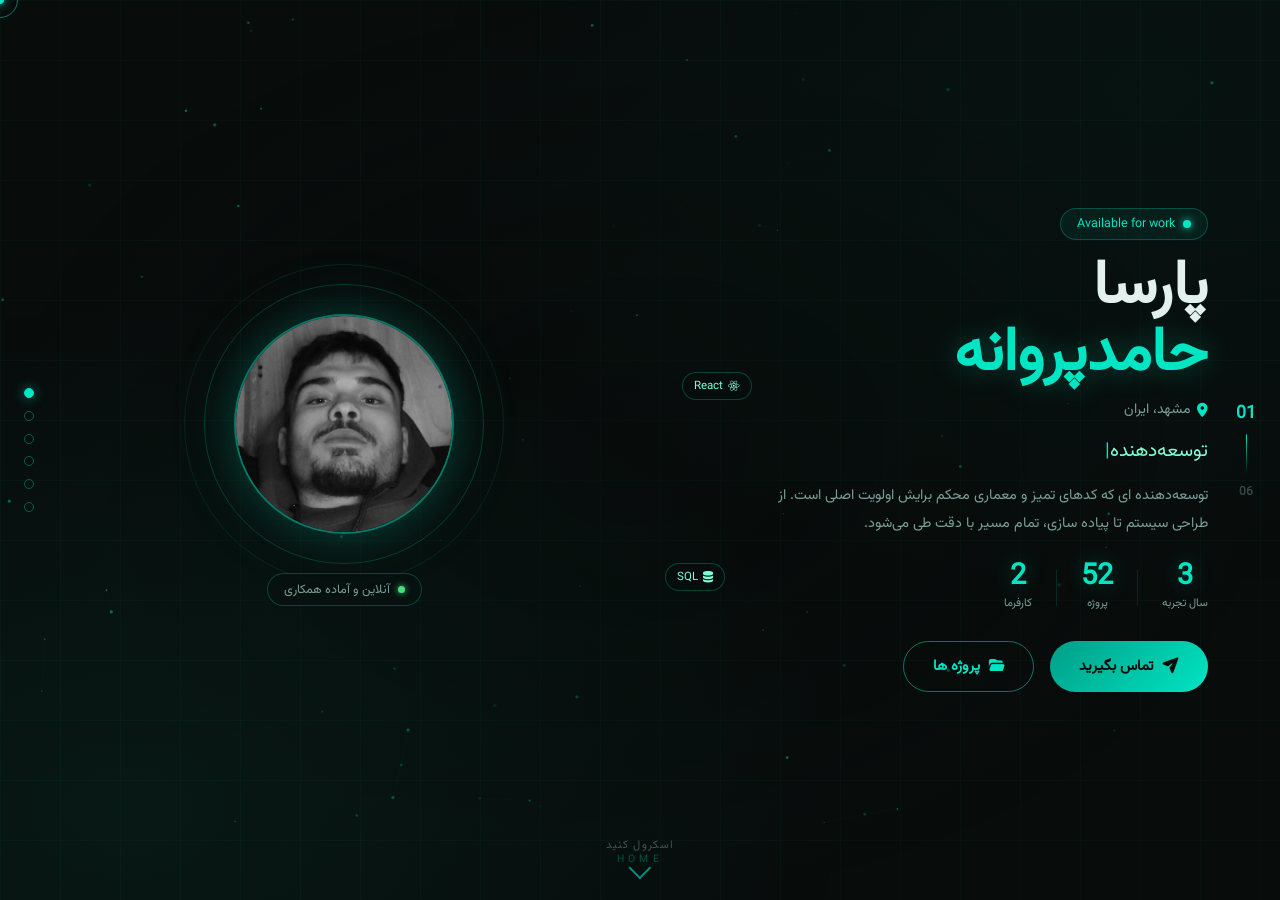
==== home.html @ 560eaaf5 "Add files via upload" ====
<!DOCTYPE html>
<html lang="fa" dir="rtl">
<head>
  <style>
    @font-face {
      font-family: 'Vazirmatn';
      src: url('Vazirmatn-Regular.woff2') format('woff2');
      font-weight: 400;
      font-style: normal;
      font-display: swap;
    }
  </style>
  <style>
    /* ===== RESET & BASE ===== */
    *, *::before, *::after {
      margin: 0; padding: 0;
      box-sizing: border-box;
    }

    :root {
      --teal: #00e5c3;
      --teal-light: #7fffd4;
      --teal-dark: #009e87;
      --bg-dark: #080c0b;
      --bg-mid: #0d1412;
      --bg-card: rgba(10, 18, 16, 0.72);
      --text-primary: #e2f0ee;
      --text-secondary: #7a9e98;
      --border-glass: rgba(0, 229, 195, 0.13);
      --shadow-teal: 0 0 30px rgba(0, 229, 195, 0.2);
      --font: 'Vazirmatn', sans-serif;
    }

    html {
      font-family: var(--font);
      font-size: 16px;
      overflow: hidden;
    }

    body {
      background-color: var(--bg-dark);
      color: var(--text-primary);
      overflow: hidden;
      cursor: none;
      height: 100vh;
      width: 100vw;
    }

    /* ===== BACKGROUND CANVAS ===== */
    #bg-canvas {
      position: fixed;
      inset: 0;
      z-index: 0;
      pointer-events: none;
    }

    /* ===== MESH GRID OVERLAY ===== */
    body::before {
      content: '';
      position: fixed;
      inset: 0;
      background-image:
        linear-gradient(rgba(0,229,195,0.03) 1px, transparent 1px),
        linear-gradient(90deg, rgba(0,229,195,0.03) 1px, transparent 1px);
      background-size: 60px 60px;
      z-index: 0;
      pointer-events: none;
    }

    body::after {
      content: '';
      position: fixed;
      inset: 0;
      background:
        radial-gradient(ellipse at 10% 90%, rgba(0,229,195,0.06) 0%, transparent 45%),
        radial-gradient(ellipse at 90% 10%, rgba(0,158,135,0.05) 0%, transparent 45%),
        radial-gradient(ellipse at 50% 50%, rgba(5,12,10,0.4) 0%, transparent 70%);
      z-index: 0;
      pointer-events: none;
    }

    /* ===== CURSOR ===== */
    .cursor-dot {
      width: 8px; height: 8px;
      background: var(--teal);
      border-radius: 50%;
      position: fixed;
      top: 0; left: 0;
      pointer-events: none;
      z-index: 9999;
      transform: translate(-50%, -50%);
      box-shadow: 0 0 10px var(--teal);
    }

    .cursor-ring {
      width: 36px; height: 36px;
      border: 1.5px solid rgba(0,229,195,0.5);
      border-radius: 50%;
      position: fixed;
      top: 0; left: 0;
      pointer-events: none;
      z-index: 9998;
      transform: translate(-50%, -50%);
      transition: width 0.2s, height 0.2s, border-color 0.2s;
    }

    .cursor-ring.hover {
      width: 52px; height: 52px;
      border-color: var(--teal);
    }

    /* ===== SCROLL PROGRESS ===== */
    .scroll-progress {
      position: fixed;
      top: 0; left: 0;
      height: 2px;
      background: linear-gradient(90deg, var(--teal-dark), var(--teal), var(--teal-light));
      z-index: 1000;
      width: 0%;
      transition: width 0.2s;
      box-shadow: 0 0 8px var(--teal);
    }

    /* ===== NAV DOTS ===== */
    .nav-dots {
      position: fixed;
      left: 1.5rem;
      top: 50%;
      transform: translateY(-50%);
      display: flex;
      flex-direction: column;
      gap: 0.8rem;
      z-index: 100;
    }

    .nav-dot {
      width: 10px; height: 10px;
      border-radius: 50%;
      border: 1.5px solid rgba(0,229,195,0.35);
      background: transparent;
      cursor: pointer;
      transition: all 0.3s;
      position: relative;
    }

    .nav-dot.active,
    .nav-dot:hover {
      background: var(--teal);
      border-color: var(--teal);
      box-shadow: 0 0 12px rgba(0,229,195,0.6);
    }

    /* ===== SECTION COUNTER ===== */
    .section-counter {
      position: fixed;
      right: 1.5rem;
      top: 50%;
      transform: translateY(-50%);
      display: flex;
      flex-direction: column;
      align-items: center;
      gap: 0.5rem;
      z-index: 100;
      font-size: 0.75rem;
      font-weight: 700;
    }

    #current-num {
      color: var(--teal);
      font-size: 1.1rem;
    }

    #total-num { color: rgba(122,158,152,0.4); }

    .counter-line {
      width: 1px;
      height: 40px;
      background: linear-gradient(to bottom, var(--teal), transparent);
    }

    /* ===== SECTION LABEL ===== */
    .section-label {
      position: fixed;
      bottom: 2rem;
      left: 50%;
      transform: translateX(-50%);
      font-size: 0.65rem;
      letter-spacing: 0.4em;
      color: rgba(0,229,195,0.3);
      z-index: 100;
      transition: opacity 0.4s;
    }

    /* ===== SCROLL HIJACK CONTAINER ===== */
    .scroll-hijack-container {
      position: fixed;
      inset: 0;
      z-index: 1;
      overflow: hidden;
    }

    /* ===== SECTIONS ===== */
    .hj-section {
      position: absolute;
      inset: 0;
      display: flex;
      flex-direction: column;
      justify-content: center;
      overflow: hidden;
      opacity: 0;
      transform: translateY(100vh);
      transition: transform 0.85s cubic-bezier(0.77, 0, 0.18, 1),
                  opacity 0.85s cubic-bezier(0.77, 0, 0.18, 1);
      will-change: transform, opacity;
    }

    .hj-section.active {
      opacity: 1;
      transform: translateY(0);
    }

    .hj-section.prev {
      opacity: 0;
      transform: translateY(-100vh);
    }

    /* First section starts visible */
    #sec-hero {
      opacity: 1;
      transform: translateY(0);
    }

    .section-inner {
      max-width: 1200px;
      margin: 0 auto;
      padding: 0 2rem;
      width: 100%;
      max-height: 100vh;
      overflow-y: auto;
      scrollbar-width: none;
    }

    .section-inner::-webkit-scrollbar { display: none; }

    /* ===== SECTION HEADER ===== */
    .section-header { margin-bottom: 2.5rem; }

    .section-number {
      font-size: 0.72rem;
      letter-spacing: 0.3em;
      color: var(--teal);
      display: block;
      margin-bottom: 0.4rem;
      font-weight: 700;
    }

    .section-title {
      font-size: clamp(1.8rem, 4vw, 2.8rem);
      font-weight: 800;
      color: var(--text-primary);
      line-height: 1.2;
    }

    .title-line {
      width: 50px; height: 2px;
      background: linear-gradient(90deg, var(--teal), transparent);
      margin-top: 0.75rem;
      border-radius: 2px;
    }

    .teal { color: var(--teal); }

    /* ===== GLASS CARD ===== */
    .glass-card {
      background: rgba(8, 18, 16, 0.65);
      border: 1px solid var(--border-glass);
      backdrop-filter: blur(14px);
      -webkit-backdrop-filter: blur(14px);
      border-radius: 16px;
      transition: transform 0.3s ease, box-shadow 0.3s ease, border-color 0.3s;
    }

    .glass-card:hover {
      transform: translateY(-5px);
      box-shadow: var(--shadow-teal), 0 20px 40px rgba(0,0,0,0.5);
      border-color: rgba(0,229,195,0.3);
    }

    /* ===== BUTTONS ===== */
    .btn-primary {
      display: inline-flex;
      align-items: center;
      gap: 0.5rem;
      padding: 0.8rem 1.8rem;
      background: linear-gradient(135deg, var(--teal-dark), var(--teal));
      color: #050d0b;
      border: none;
      border-radius: 50px;
      font-family: var(--font);
      font-size: 0.92rem;
      font-weight: 800;
      cursor: pointer;
      transition: all 0.3s;
      position: relative;
      overflow: hidden;
    }

    .btn-primary:hover {
      transform: translateY(-2px);
      box-shadow: 0 8px 25px rgba(0,229,195,0.4);
    }

    .btn-primary span, .btn-primary i { position: relative; z-index: 1; }

    .btn-outline {
      display: inline-flex;
      align-items: center;
      gap: 0.5rem;
      padding: 0.8rem 1.8rem;
      background: transparent;
      color: var(--teal);
      border: 1.5px solid rgba(0,229,195,0.5);
      border-radius: 50px;
      font-family: var(--font);
      font-size: 0.92rem;
      font-weight: 700;
      cursor: pointer;
      transition: all 0.3s;
    }

    .btn-outline:hover {
      background: rgba(0,229,195,0.08);
      transform: translateY(-2px);
      box-shadow: 0 8px 25px rgba(0,229,195,0.15);
    }

    .btn-full { width: 100%; justify-content: center; }

    /* ===== HERO ===== */
    .hero-grid {
      display: grid;
      grid-template-columns: 1fr 1fr;
      gap: 3rem;
      align-items: center;
    }

    .hero-tag {
      display: inline-flex;
      align-items: center;
      gap: 0.5rem;
      background: rgba(0,229,195,0.07);
      border: 1px solid rgba(0,229,195,0.25);
      border-radius: 50px;
      padding: 0.3rem 1rem;
      font-size: 0.78rem;
      color: var(--teal);
      margin-bottom: 1rem;
    }

    .tag-pulse {
      width: 8px; height: 8px;
      border-radius: 50%;
      background: var(--teal);
      animation: pulseDot 2s infinite;
      box-shadow: 0 0 8px var(--teal);
    }

    @keyframes pulseDot {
      0%, 100% { opacity: 1; transform: scale(1); }
      50% { opacity: 0.5; transform: scale(0.8); }
    }

    .hero-name {
      font-size: clamp(2.2rem, 5.5vw, 3.8rem);
      font-weight: 900;
      line-height: 1.1;
      margin-bottom: 0.6rem;
    }

    .name-first { color: var(--text-primary); display: block; }
    .name-last {
      color: var(--teal);
      display: block;
      text-shadow: 0 0 30px rgba(0,229,195,0.3);
    }

    .hero-location {
      display: flex;
      align-items: center;
      gap: 0.4rem;
      color: var(--text-secondary);
      font-size: 0.88rem;
      margin-bottom: 0.9rem;
    }

    .hero-location i { color: var(--teal); }

    .hero-typewriter {
      font-size: clamp(0.95rem, 2vw, 1.2rem);
      color: var(--teal-light);
      min-height: 1.8rem;
      margin-bottom: 1rem;
      font-weight: 500;
    }

    .type-cursor { animation: blink 0.8s infinite; color: var(--teal); }

    @keyframes blink {
      0%, 100% { opacity: 1; }
      50% { opacity: 0; }
    }

    .hero-bio {
      color: var(--text-secondary);
      line-height: 2;
      font-size: 0.9rem;
      margin-bottom: 1.5rem;
      max-width: 460px;
    }

    .hero-stats {
      display: flex;
      align-items: center;
      gap: 1.5rem;
      margin-bottom: 1.8rem;
    }

    .stat-item { text-align: center; }

    .stat-num {
      display: block;
      font-size: 1.8rem;
      font-weight: 900;
      color: var(--teal);
      line-height: 1;
      text-shadow: 0 0 20px rgba(0,229,195,0.3);
    }

    .stat-label {
      font-size: 0.7rem;
      color: var(--text-secondary);
      margin-top: 0.2rem;
      display: block;
    }

    .stat-divider {
      width: 1px; height: 36px;
      background: rgba(0,229,195,0.15);
    }

    .hero-actions { display: flex; gap: 1rem; flex-wrap: wrap; }

    /* Hero Photo */
    .hero-photo-wrap {
      display: flex;
      flex-direction: column;
      align-items: center;
      gap: 1.2rem;
      position: relative;
    }

    .photo-hex-wrap {
      position: relative;
      width: 260px; height: 260px;
      display: flex;
      align-items: center;
      justify-content: center;
    }

    .hex-ring {
      position: absolute;
      border-radius: 50%;
      border: 1px solid rgba(0,229,195,0.2);
      animation: expandRing 3s ease-in-out infinite;
    }

    .hex-ring-1 {
      width: 280px; height: 280px;
      animation-delay: 0s;
    }

    .hex-ring-2 {
      width: 320px; height: 320px;
      animation-delay: 1.5s;
      border-color: rgba(0,229,195,0.1);
    }

    @keyframes expandRing {
      0%, 100% { transform: scale(1); opacity: 0.6; }
      50% { transform: scale(1.05); opacity: 1; }
    }

    .photo-frame {
      width: 220px; height: 220px;
      border-radius: 50%;
      border: 2px solid rgba(0,229,195,0.5);
      overflow: hidden;
      box-shadow:
        0 0 40px rgba(0,229,195,0.2),
        0 0 80px rgba(0,158,135,0.1),
        inset 0 0 20px rgba(0,0,0,0.4);
      animation: floatPhoto 5s ease-in-out infinite;
      position: relative;
      z-index: 1;
    }

    @keyframes floatPhoto {
      0%, 100% { transform: translateY(0); }
      50% { transform: translateY(-10px); }
    }

    .hero-photo {
      width: 100%; height: 100%;
      object-fit: cover;
    }

    .photo-badge {
      display: flex;
      align-items: center;
      gap: 0.5rem;
      background: rgba(8,18,16,0.85);
      border: 1px solid rgba(0,229,195,0.25);
      border-radius: 50px;
      padding: 0.35rem 1rem;
      font-size: 0.78rem;
      color: var(--text-secondary);
      backdrop-filter: blur(8px);
    }

    .badge-dot {
      width: 7px; height: 7px;
      border-radius: 50%;
      background: #4ade80;
      animation: blink 2s infinite;
      box-shadow: 0 0 6px #4ade80;
    }

    /* Floating chips */
    .floating-chips {
      position: absolute;
      inset: 0;
      pointer-events: none;
    }

    .chip {
      position: absolute;
      background: rgba(6,14,12,0.92);
      border: 1px solid rgba(0,229,195,0.25);
      border-radius: 50px;
      padding: 0.25rem 0.7rem;
      font-size: 0.72rem;
      color: var(--teal-light);
      white-space: nowrap;
      display: flex;
      align-items: center;
      gap: 0.3rem;
      animation: floatChip 4s ease-in-out infinite;
    }

    .chip-1 { top: 5%; left: -20%; animation-delay: 0s; }
    .chip-2 { top: 25%; right: -25%; animation-delay: 1s; }
    .chip-3 { bottom: 25%; left: -25%; animation-delay: 2s; }
    .chip-4 { bottom: 5%; right: -20%; animation-delay: 3s; }

    @keyframes floatChip {
      0%, 100% { transform: translateY(0); }
      50% { transform: translateY(-8px); }
    }

    .scroll-hint {
      position: absolute;
      bottom: 1.5rem;
      left: 50%;
      transform: translateX(-50%);
      display: flex;
      flex-direction: column;
      align-items: center;
      gap: 0.4rem;
      color: rgba(122,158,152,0.5);
      font-size: 0.7rem;
      letter-spacing: 0.1em;
    }

    .scroll-arrow {
      width: 16px; height: 16px;
      border-right: 2px solid var(--teal);
      border-bottom: 2px solid var(--teal);
      transform: rotate(45deg);
      animation: bounceArrow 1.5s infinite;
      opacity: 0.6;
    }

    @keyframes bounceArrow {
      0%, 100% { transform: rotate(45deg) translateY(0); }
      50% { transform: rotate(45deg) translateY(5px); }
    }

    /* ===== ABOUT ===== */
    .about-grid {
      display: grid;
      grid-template-columns: repeat(3, 1fr);
      gap: 1.2rem;
    }

    .about-card--wide { grid-column: span 3; }
    .about-card { padding: 1.5rem; }

    .about-photo-row {
      display: flex;
      align-items: center;
      gap: 1.5rem;
    }

    .about-photo-sm {
      width: 80px; height: 80px;
      border-radius: 50%;
      overflow: hidden;
      border: 2px solid rgba(0,229,195,0.4);
      flex-shrink: 0;
    }

    .about-photo-sm img {
      width: 100%; height: 100%;
      object-fit: cover;
    }

    .about-loc {
      font-size: 0.78rem;
      color: var(--teal);
      margin-bottom: 0.4rem;
      display: flex;
      align-items: center;
      gap: 0.3rem;
    }

    .about-card h3 {
      font-size: 1rem;
      font-weight: 700;
      margin-bottom: 0.4rem;
      color: var(--text-primary);
    }

    .about-card p {
      font-size: 0.84rem;
      color: var(--text-secondary);
      line-height: 1.8;
    }

    .about-icon {
      width: 44px; height: 44px;
      background: rgba(0,229,195,0.08);
      border: 1px solid rgba(0,229,195,0.18);
      border-radius: 12px;
      display: flex;
      align-items: center;
      justify-content: center;
      font-size: 1.2rem;
      color: var(--teal);
      margin-bottom: 0.8rem;
      transition: all 0.3s;
    }

    .about-card:hover .about-icon {
      background: rgba(0,229,195,0.15);
      box-shadow: 0 0 18px rgba(0,229,195,0.2);
    }

    /* ===== SKILLS ===== */
    .skills-container {
      display: grid;
      grid-template-columns: 1.5fr 1fr;
      gap: 3.5rem;
      align-items: center;
    }

    .skill-bar-item { margin-bottom: 1.3rem; }

    .skill-bar-header {
      display: flex;
      justify-content: space-between;
      margin-bottom: 0.45rem;
      font-size: 0.88rem;
      font-weight: 600;
    }

    .skill-pct { color: var(--teal); }

    .skill-bar-track {
      height: 5px;
      background: rgba(255,255,255,0.05);
      border-radius: 3px;
      overflow: hidden;
    }

    .skill-bar-fill {
      height: 100%;
      background: linear-gradient(90deg, var(--teal-dark), var(--teal), var(--teal-light));
      border-radius: 3px;
      width: 0%;
      transition: width 1.5s cubic-bezier(0.4, 0, 0.2, 1);
      box-shadow: 0 0 8px rgba(0,229,195,0.4);
      position: relative;
      overflow: hidden;
    }

    .skill-bar-fill::after {
      content: '';
      position: absolute;
      top: 0; left: -100%;
      width: 100%; height: 100%;
      background: linear-gradient(90deg, transparent, rgba(255,255,255,0.3), transparent);
      animation: shimmer 2s infinite;
    }

    @keyframes shimmer { to { left: 100%; } }

    .skill-tags {
      display: flex;
      flex-wrap: wrap;
      gap: 0.4rem;
      margin-top: 1.2rem;
    }

    .stag {
      background: rgba(0,229,195,0.06);
      border: 1px solid rgba(0,229,195,0.18);
      border-radius: 6px;
      padding: 0.2rem 0.65rem;
      font-size: 0.76rem;
      color: var(--text-secondary);
      transition: all 0.3s;
      cursor: default;
    }

    .stag:hover {
      background: rgba(0,229,195,0.14);
      color: var(--teal-light);
      border-color: rgba(0,229,195,0.4);
    }

    .skills-visual { display: flex; justify-content: center; }

    .skills-orbit {
      position: relative;
      width: 260px; height: 260px;
    }

    .orbit-center {
      position: absolute;
      top: 50%; left: 50%;
      transform: translate(-50%, -50%);
      width: 72px; height: 72px;
      border-radius: 50%;
      background: linear-gradient(135deg, var(--teal-dark), var(--teal));
      display: flex;
      align-items: center;
      justify-content: center;
      font-weight: 900;
      font-size: 0.65rem;
      letter-spacing: 0.1em;
      color: #040e0c;
      z-index: 2;
      box-shadow: 0 0 30px rgba(0,229,195,0.45);
    }

    .orbit {
      position: absolute;
      inset: 0;
      animation: spinOrbit 12s linear infinite;
    }

    @keyframes spinOrbit {
      from { transform: rotate(0deg); }
      to { transform: rotate(360deg); }
    }

    .orbit-item {
      position: absolute;
      top: 50%; left: 50%;
      transform:
        translate(-50%, -50%)
        rotate(var(--angle))
        translateX(110px)
        rotate(calc(-1 * var(--angle)));
    }

    .orbit-item span {
      display: block;
      background: rgba(5,14,12,0.95);
      border: 1px solid rgba(0,229,195,0.3);
      border-radius: 50px;
      padding: 0.25rem 0.7rem;
      font-size: 0.72rem;
      font-weight: 600;
      color: var(--teal-light);
      white-space: nowrap;
      box-shadow: 0 0 10px rgba(0,229,195,0.1);
    }

    /* ===== ACHIEVEMENTS ===== */
    .achievements-grid {
      display: grid;
      grid-template-columns: repeat(3, 1fr);
      gap: 1.2rem;
    }

    .ach-card {
      padding: 1.5rem 1.2rem;
      text-align: center;
      position: relative;
      overflow: hidden;
    }

    .ach-card::before {
      content: '';
      position: absolute;
      top: 0; left: 0; right: 0;
      height: 2px;
      background: linear-gradient(90deg, transparent, var(--teal), transparent);
      opacity: 0;
      transition: opacity 0.3s;
    }

    .ach-card:hover::before { opacity: 1; }

    .ach-icon-wrap {
      position: relative;
      width: 56px; height: 56px;
      margin: 0 auto 0.75rem;
      display: flex;
      align-items: center;
      justify-content: center;
      font-size: 1.6rem;
      color: var(--teal);
    }

    .ach-glow {
      position: absolute;
      inset: -8px;
      border-radius: 50%;
      background: radial-gradient(circle, rgba(0,229,195,0.15) 0%, transparent 70%);
      animation: pulseGlow 3s ease-in-out infinite;
    }

    @keyframes pulseGlow {
      0%, 100% { transform: scale(1); opacity: 0.6; }
      50% { transform: scale(1.15); opacity: 1; }
    }

    .ach-badge-label {
      display: inline-block;
      background: rgba(0,229,195,0.08);
      border: 1px solid rgba(0,229,195,0.2);
      border-radius: 50px;
      padding: 0.1rem 0.65rem;
      font-size: 0.68rem;
      color: var(--teal);
      margin-bottom: 0.5rem;
      letter-spacing: 0.05em;
    }

    .ach-card h3 {
      font-size: 0.9rem;
      font-weight: 700;
      margin-bottom: 0.35rem;
      color: var(--text-primary);
    }

    .ach-card p {
      font-size: 0.78rem;
      color: var(--text-secondary);
      line-height: 1.6;
      margin-bottom: 0.6rem;
    }

    .ach-stars { color: var(--teal); font-size: 0.65rem; letter-spacing: 0.15em; }

    /* ===== PROJECTS ===== */
    .projects-grid {
      display: grid;
      grid-template-columns: repeat(3, 1fr);
      gap: 1.2rem;
    }

    .project-card { overflow: hidden; }

    .project-img-wrap {
      position: relative;
      height: 160px;
      overflow: hidden;
    }

    .project-img-placeholder {
      width: 100%; height: 100%;
      display: flex;
      align-items: center;
      justify-content: center;
      font-size: 2.8rem;
      color: rgba(0,229,195,0.18);
      background: linear-gradient(135deg, rgba(0,229,195,0.03), rgba(0,229,195,0.08));
      transition: all 0.4s;
    }

    .project-card:hover .project-img-placeholder {
      color: rgba(0,229,195,0.4);
    }

    .project-overlay {
      position: absolute;
      inset: 0;
      background: rgba(0,0,0,0.75);
      display: flex;
      align-items: center;
      justify-content: center;
      gap: 1rem;
      opacity: 0;
      transition: opacity 0.3s;
    }

    .project-card:hover .project-overlay { opacity: 1; }

    .proj-link {
      width: 42px; height: 42px;
      border-radius: 50%;
      background: rgba(0,229,195,0.15);
      border: 1px solid var(--teal);
      color: var(--teal);
      display: flex;
      align-items: center;
      justify-content: center;
      text-decoration: none;
      transition: all 0.3s;
      font-size: 0.95rem;
    }

    .proj-link:hover {
      background: var(--teal);
      color: #040e0c;
    }

    .project-info { padding: 1.1rem; }

    .project-tags {
      display: flex;
      gap: 0.35rem;
      flex-wrap: wrap;
      margin-bottom: 0.6rem;
    }

    .project-tags span {
      background: rgba(0,229,195,0.08);
      border: 1px solid rgba(0,229,195,0.18);
      border-radius: 4px;
      padding: 0.12rem 0.5rem;
      font-size: 0.68rem;
      color: var(--teal);
    }

    .project-info h3 {
      font-size: 0.92rem;
      font-weight: 700;
      margin-bottom: 0.35rem;
      color: var(--text-primary);
    }

    .project-info p {
      font-size: 0.8rem;
      color: var(--text-secondary);
      line-height: 1.7;
    }

    /* ===== CONTACT ===== */
    .contact-grid {
      display: grid;
      grid-template-columns: 1fr 1.5fr;
      gap: 2.5rem;
      align-items: start;
    }

    .contact-intro {
      color: var(--text-secondary);
      line-height: 1.9;
      margin-bottom: 1.5rem;
      font-size: 0.92rem;
    }

    .social-links {
      display: flex;
      flex-direction: column;
      gap: 0.65rem;
    }

    .social-link {
      display: flex;
      align-items: center;
      gap: 0.9rem;
      padding: 0.7rem 1.1rem;
      background: rgba(8,18,16,0.6);
      border: 1px solid rgba(0,229,195,0.12);
      border-radius: 12px;
      color: var(--text-secondary);
      text-decoration: none;
      transition: all 0.3s;
      font-size: 0.88rem;
    }

    .social-link i { color: var(--teal); width: 18px; text-align: center; }

    .social-link:hover {
      background: rgba(0,229,195,0.07);
      border-color: rgba(0,229,195,0.3);
      color: var(--text-primary);
      transform: translateX(-5px);
    }

    .contact-form { padding: 1.75rem; }
    .form-group { margin-bottom: 1.1rem; }

    .form-group label {
      display: block;
      font-size: 0.82rem;
      font-weight: 600;
      color: var(--text-secondary);
      margin-bottom: 0.35rem;
    }

    .form-group input,
    .form-group textarea {
      width: 100%;
      background: rgba(5,12,10,0.7);
      border: 1px solid rgba(0,229,195,0.13);
      border-radius: 10px;
      padding: 0.7rem 0.9rem;
      color: var(--text-primary);
      font-family: var(--font);
      font-size: 0.88rem;
      transition: border-color 0.3s, box-shadow 0.3s;
      outline: none;
      resize: vertical;
    }

    .form-group input:focus,
    .form-group textarea:focus {
      border-color: rgba(0,229,195,0.5);
      box-shadow: 0 0 0 3px rgba(0,229,195,0.08);
    }

    .form-group input::placeholder,
    .form-group textarea::placeholder {
      color: rgba(122,158,152,0.35);
    }

    #form-status {
      margin-top: 0.9rem;
      padding: 0.7rem;
      border-radius: 8px;
      font-size: 0.82rem;
      text-align: center;
      display: none;
    }

    #form-status.success {
      display: block;
      background: rgba(74,222,128,0.1);
      border: 1px solid rgba(74,222,128,0.3);
      color: #4ade80;
    }

    #form-status.error {
      display: block;
      background: rgba(248,113,113,0.1);
      border: 1px solid rgba(248,113,113,0.3);
      color: #f87171;
    }

    /* ===== FOOTER ===== */
    .site-footer {
      text-align: center;
      padding: 1.5rem;
      color: var(--text-secondary);
      font-size: 0.78rem;
      border-top: 1px solid rgba(0,229,195,0.07);
      margin-top: 2rem;
    }

    /* ===== AOS ===== */
    [data-aos] {
      opacity: 0;
      transition: opacity 0.6s ease, transform 0.6s ease;
    }

    [data-aos="fade-up"] { transform: translateY(30px); }
    [data-aos="fade-left"] { transform: translateX(30px); }
    [data-aos="fade-right"] { transform: translateX(-30px); }
    [data-aos="zoom-in"] { transform: scale(0.88); }
    [data-aos="flip-left"] { transform: perspective(600px) rotateY(-25deg); }

    [data-aos].aos-animate {
      opacity: 1;
      transform: none;
    }

    .btn-download {
      background: rgba(0,229,195,0.08);
      border: 1px solid rgba(0,229,195,0.25);
      border-radius: 8px;
      padding: 0.5rem 1rem;
      color: var(--teal);
      cursor: pointer;
      font-size: 0.75rem;
      font-weight: 600;
      transition: all 0.3s ease;
      width: 100%;
      display: flex;
      align-items: center;
      justify-content: center;
      gap: 0.5rem;
    }

    .btn-download:hover {
      background: rgba(0,229,195,0.18);
      border-color: var(--teal);
      transform: translateY(-2px);
    }

    /* ===== RESPONSIVE ===== */
    @media (max-width: 1024px) {
      .hero-grid { grid-template-columns: 1fr; text-align: center; }
      .hero-photo-wrap { order: -1; }
      .hero-bio { margin: 0 auto 1.5rem; }
      .hero-stats { justify-content: center; }
      .hero-actions { justify-content: center; }
      .hero-location { justify-content: center; }
      .about-grid { grid-template-columns: repeat(2, 1fr); }
      .about-card--wide { grid-column: span 2; }
      .skills-container { grid-template-columns: 1fr; }
      .achievements-grid { grid-template-columns: repeat(2, 1fr); }
      .projects-grid { grid-template-columns: repeat(2, 1fr); }
      .floating-chips { display: none; }
    }

    @media (max-width: 768px) {
      html, body { overflow: auto; height: auto; }
      .scroll-hijack-container { position: relative; overflow: visible; height: auto; }
      .hj-section {
        position: relative;
        opacity: 1;
        transform: none;
        min-height: 100vh;
        transition: none;
      }
      .hj-section.prev { opacity: 1; transform: none; }
      .nav-dots, .section-counter, .section-label { display: none; }
      body { cursor: auto; }
      .cursor-dot, .cursor-ring { display: none; }
      .about-grid { grid-template-columns: 1fr; }
      .about-card--wide { grid-column: span 1; }
      .achievements-grid { grid-template-columns: 1fr; }
      .projects-grid { grid-template-columns: 1fr; }
      .contact-grid { grid-template-columns: 1fr; }
    }

    @media (max-width: 480px) {
      .section-inner { padding: 0 1rem; }
      .hero-stats { flex-direction: column; gap: 0.8rem; }
      .stat-divider { width: 36px; height: 1px; }
      .hero-actions { flex-direction: column; align-items: center; }
    }
  </style>
  <meta charset="UTF-8">
  <meta name="viewport" content="width=device-width, initial-scale=1.0">
  <meta name="description" content="پارسا حامدپروانه - مهندس کامپیوتر و توسعه‌دهنده نرم‌افزار و هوش مصنوعی">
  <meta name="keywords" content="پارسا حامدپروانه, مهندس کامپیوتر, برنامه نویس, هوش مصنوعی, توسعه دهنده">
  <meta name="author" content="Parsa Hamedparvaneh">
  <meta property="og:title" content="پارسا حامدپروانه | مهندس کامپیوتر">
  <meta property="og:description" content="پورتفولیو شخصی پارسا حامدپروانه">
  <meta property="og:type" content="website">
  <meta name="robots" content="index, follow">
  <meta http-equiv="X-UA-Compatible" content="IE=edge">
  <meta http-equiv="Content-Security-Policy" content="default-src 'self'; style-src 'self' 'unsafe-inline' https://fonts.googleapis.com https://cdnjs.cloudflare.com; font-src 'self' https://fonts.gstatic.com https://cdnjs.cloudflare.com; script-src 'self' 'unsafe-inline'; img-src 'self' data:;">
  <link rel="stylesheet" href="icon.css">
  <title>پارسا حامدپروانه | مهندس کامپیوتر</title>

  <!-- TODO url -->
  <script type="application/ld+json">
  {
    "@context": "https://schema.org",
    "@type": "Person",
    "name": "پارسا حامدپروانه",
    "jobTitle": "مهندس کامپیوتر",
    "url": "https://omidparsa.ir",
    "sameAs": [
      "https://github.com/ParsaHamedparvaneh",
    ]
  }
  </script>
</head>
<body>

  <div class="scroll-progress" id="scrollProgress" role="progressbar" aria-valuenow="0" aria-valuemin="0" aria-valuemax="100"></div>

  <div class="cursor-dot" id="cursorDot" aria-hidden="true"></div>
  <div class="cursor-ring" id="cursorRing" aria-hidden="true"></div>

  <canvas id="bg-canvas" aria-hidden="true"></canvas>

  <div class="section-counter" aria-hidden="true">
    <span id="current-num">01</span>
    <div class="counter-line"></div>
    <span id="total-num">06</span>
  </div>

  <nav class="nav-dots" aria-label="ناوبری بخش ها">
    <button class="nav-dot active" data-section="0" aria-label="بخش خانه" title="خانه"></button>
    <button class="nav-dot" data-section="1" aria-label="بخش درباره من" title="درباره من"></button>
    <button class="nav-dot" data-section="2" aria-label="بخش مهارت ها" title="مهارت ها"></button>
    <button class="nav-dot" data-section="3" aria-label="بخش افتخارات" title="افتخارات"></button>
    <button class="nav-dot" data-section="4" aria-label="بخش پروژه ها" title="پروژه ها"></button>
    <button class="nav-dot" data-section="5" aria-label="بخش تماس" title="تماس"></button>
  </nav>

  <div class="section-label" id="sectionLabel" aria-hidden="true">HOME</div>

  <main class="scroll-hijack-container" id="mainContainer" role="main">

    <section class="hj-section" id="sec-hero" data-label="HOME" aria-label="بخش اصلی">
      <div class="section-inner">
        <div class="hero-grid">
          <div class="hero-content" data-aos="fade-right">
            <div class="hero-tag">
              <span class="tag-pulse"></span>
              <span>Available for work</span>
            </div>
            <h1 class="hero-name">
              <span class="name-first">پارسا</span>
              <span class="name-last">حامدپروانه</span>
            </h1>
            <div class="hero-location">
              <i class="fa-solid fa-location-dot" aria-hidden="true"></i>
              <span>مشهد، ایران</span>
            </div>
            <p class="hero-typewriter" aria-live="polite">
              <span id="typewriter-text"></span><span class="type-cursor" aria-hidden="true">|</span>
            </p>
            <p class="hero-bio">
              توسعه‌دهنده ای که کدهای تمیز و معماری محکم برایش اولویت اصلی است. از طراحی سیستم تا پیاده سازی، تمام مسیر با دقت طی می‌شود.
            </p>
            <div class="hero-stats">
              <div class="stat-item">
                <span class="stat-num count-up" data-target="3">0</span>
                <span class="stat-label">سال تجربه</span>
              </div>
              <div class="stat-divider"></div>
              <div class="stat-item">
                <span class="stat-num count-up" data-target="52">0</span>
                <span class="stat-label">پروژه</span>
              </div>
              <div class="stat-divider"></div>
              <div class="stat-item">
                <span class="stat-num count-up" data-target="2">0</span>
                <span class="stat-label">کارفرما</span>
              </div>
            </div>
            <div class="hero-actions">
              <button class="btn-primary" onclick="(window.innerWidth <= 768) ? document.getElementById('sec-contact').scrollIntoView({behavior:'smooth'}) : goToSection(5)">
                <i class="fa-solid fa-paper-plane" aria-hidden="true"></i>
                <span>تماس بگیرید</span>
              </button>
              <button class="btn-outline" onclick="(window.innerWidth <= 768) ? document.getElementById('sec-projects').scrollIntoView({behavior:'smooth'}) : goToSection(4)">
                <i class="fa-solid fa-folder-open" aria-hidden="true"></i>
                <span>پروژه ها</span>
              </button>
            </div>
          </div>
          <div class="hero-photo-wrap" data-aos="fade-left">
            <div class="photo-hex-wrap">
              <div class="hex-ring hex-ring-1" aria-hidden="true"></div>
              <div class="hex-ring hex-ring-2" aria-hidden="true"></div>
              <div class="photo-frame">
                <img src="logo.png" alt="تصویر پارسا حامدپروانه" class="hero-photo" width="260" height="260">
              </div>
            </div>
            <div class="photo-badge">
              <span class="badge-dot" aria-hidden="true"></span>
              <span>آنلاین و آماده همکاری</span>
            </div>
            <div class="floating-chips" aria-hidden="true">
              <span class="chip chip-1"><i class="fa-brands fa-python"></i> Python</span>
              <span class="chip chip-2"><i class="fa-brands fa-react"></i> React</span>
              <span class="chip chip-3"><i class="fa-brands fa-docker"></i> Docker</span>
              <span class="chip chip-4"><i class="fa-solid fa-database"></i> SQL</span>
            </div>
          </div>
        </div>
      </div>
      <div class="scroll-hint" aria-hidden="true">
        <span>اسکرول کنید</span>
        <div class="scroll-arrow"></div>
      </div>
    </section>

    <section class="hj-section" id="sec-about" data-label="ABOUT" aria-label="بخش درباره من">
      <div class="section-inner">
        <div class="section-header" data-aos="fade-up">
          <span class="section-number">01 | درباره من</span>
          <h2 class="section-title">کی هستم؟ <span class="teal">چه می کنم؟</span></h2>
          <div class="title-line"></div>
        </div>
        <div class="about-grid">
          <div class="glass-card about-card about-card--wide" data-aos="fade-up">
            <div class="about-photo-row">
              <div class="about-photo-sm">
                <img src="logo.png" alt="پارسا حامدپروانه" width="80" height="80" loading="lazy">
              </div>
              <div>
                <h3>پارسا حامدپروانه</h3>
                <p class="about-loc"><i class="fa-solid fa-location-dot" aria-hidden="true"></i> مشهد، ایران</p>
                <p>مهندس کامپیوتر با گرایش نرم‌افزار. بیش از سه سال در حوزه توسعه‌وب و هوش‌مصنوعی فعالیت دارم و به ساختن محصولاتی که واقعاً به کار مردم می‌آیند ایمان دارم.</p>
              </div>
            </div>
          </div>
          <div class="glass-card about-card" data-aos="fade-up" data-delay="100">
            <div class="about-icon"><i class="fa-solid fa-code" aria-hidden="true"></i></div>
            <h3>توسعه نرم‌افزار</h3>
            <p>طراحی و پیاده سازی اپلیکیشن های وب با تمرکز بر کیفیت کد و مقیاس پذیری.</p>
          </div>
          <div class="glass-card about-card" data-aos="fade-up" data-delay="200">
            <div class="about-icon"><i class="fa-solid fa-brain" aria-hidden="true"></i></div>
            <h3>هوش‌مصنوعی</h3>
            <p>تجربه در یادگیری ماشین، پردازش زبان طبیعی و پیاده سازی مدل های ML و DL و نیز به‌کارگیری LLM ها در محیط production.</p>
          </div>
          <div class="glass-card about-card" data-aos="fade-up" data-delay="300">
            <div class="about-icon"><i class="fa-brands fa-github" aria-hidden="true"></i></div>
            <h3>مدیریت نسخه</h3>
            <p>تسلط کامل بر Git و GitHub؛ ورژن‌کنترل و هماهنگی‌تیمی در پروژه‌ها.</p>
          </div>
        </div>
      </div>
    </section>

    <section class="hj-section" id="sec-skills" data-label="SKILLS" aria-label="بخش مهارت ها">
      <div class="section-inner">
        <div class="section-header" data-aos="fade-up">
          <span class="section-number">02 | مهارت ها</span>
          <h2 class="section-title">چی <span class="teal">بلدم؟</span></h2>
          <div class="title-line"></div>
        </div>
        <div class="skills-container">
          <div class="skills-bars" data-aos="fade-right">
            <div class="skill-bar-item">
              <div class="skill-bar-header">
                <span>Python | Django</span>
                <span class="skill-pct">95%</span>
              </div>
              <div class="skill-bar-track">
                <div class="skill-bar-fill" data-width="95"></div>
              </div>
            </div>
            <div class="skill-bar-item">
              <div class="skill-bar-header">
                <span>HTML | CSS | JS</span>
                <span class="skill-pct">95%</span>
              </div>
              <div class="skill-bar-track">
                <div class="skill-bar-fill" data-width="95"></div>
              </div>
            </div>
            <div class="skill-bar-item">
              <div class="skill-bar-header">
                <span>Machine Learning</span>
                <span class="skill-pct">90%</span>
              </div>
              <div class="skill-bar-track">
                <div class="skill-bar-fill" data-width="90"></div>
              </div>
            </div>
            <div class="skill-bar-item">
              <div class="skill-bar-header">
                <span>Git</span>
                <span class="skill-pct">80%</span>
              </div>
              <div class="skill-bar-track">
                <div class="skill-bar-fill" data-width="80"></div>
              </div>
            </div>
            <div class="skill-bar-item">
              <div class="skill-bar-header">
                <span>DB Management</span>
                <span class="skill-pct">90%</span>
              </div>
              <div class="skill-bar-track">
                <div class="skill-bar-fill" data-width="90"></div>
              </div>
            </div>
            <div class="skill-tags">
              <span class="stag">Python</span>
              <span class="stag">Django</span>
              <span class="stag">AI</span>
              <span class="stag">TensorFlow</span>
              <span class="stag">Keras</span>
              <span class="stag">JS</span>
              <span class="stag">Git</span>
              <span class="stag">HTML | CSS</span>
            </div>
          </div>
          <div class="skills-visual" data-aos="fade-left">
            <div class="skills-orbit">
              <div class="orbit-center">STACK</div>
              <div class="orbit">
                <div class="orbit-item" style="--angle:0deg"><span>Python</span></div>
                <div class="orbit-item" style="--angle:60deg"><span>Django</span></div>
                <div class="orbit-item" style="--angle:120deg"><span>AI</span></div>
                <div class="orbit-item" style="--angle:180deg"><span>ML</span></div>
                <div class="orbit-item" style="--angle:240deg"><span>SQL</span></div>
                <div class="orbit-item" style="--angle:300deg"><span>JS</span></div>
              </div>
            </div>
          </div>
        </div>
      </div>
    </section>

    <section class="hj-section" id="sec-achievements" data-label="AWARDS" aria-label="بخش افتخارات">
      <div class="section-inner">
        <div class="section-header" data-aos="fade-up">
          <span class="section-number">03 | افتخارات</span>
          <h2 class="section-title">دست <span class="teal">آوردها</span></h2>
          <div class="title-line"></div>
        </div>
        <div class="achievements-grid">
          <div class="glass-card ach-card" data-aos="flip-left" data-delay="0">
            <div class="ach-icon-wrap">
              <div class="ach-glow" aria-hidden="true"></div>
              <i class="fa-solid fa-graduation-cap" aria-hidden="true"></i>
            </div>
            <span class="ach-badge-label">2025</span>
            <h3>مدرک هوش‌مصنوعی هاروارد</h3>
            <p>کسب مدرک هوش‌مصنوعی دوره سی‌اس۵۰ای‌آی هاروارد</p>
            <div class="ach-stars" aria-label="پنج ستاره">★★★★★</div>
            <button class="btn-download" data-file="CS50AI.pdf" style="margin-top: 1rem; background: rgba(0,229,195,0.1); border: 1px solid rgba(0,229,195,0.3); border-radius: 8px; padding: 0.5rem 1rem; color: var(--teal); cursor: pointer; font-size: 0.75rem; font-weight: 600; width: 100%; display: flex; align-items: center; justify-content: center; gap: 0.5rem;">
              <i class="fa-solid fa-download" aria-hidden="true"></i>
              <span style="font-family: 'Vazirmatn';">دانلود مدرک</span>
            </button>
          </div>
          <div class="glass-card ach-card" data-aos="flip-left" data-delay="100">
            <div class="ach-icon-wrap">
              <div class="ach-glow" aria-hidden="true"></div>
              <i class="fa-solid fa-graduation-cap" aria-hidden="true"></i>
            </div>
            <span class="ach-badge-label">2025</span>
            <h3>مدرک پایتون هاروارد</h3>
            <p>کسب مدرک پایتون دوره سی‌اس۵۰پی هاروارد</p>
            <div class="ach-stars" aria-label="پنج ستاره">★★★★★</div>
            <button class="btn-download" data-file="CS50P.pdf" style="margin-top: 1rem; background: rgba(0,229,195,0.1); border: 1px solid rgba(0,229,195,0.3); border-radius: 8px; padding: 0.5rem 1rem; color: var(--teal); cursor: pointer; font-size: 0.75rem; font-weight: 600; width: 100%; display: flex; align-items: center; justify-content: center; gap: 0.5rem;">
              <i class="fa-solid fa-download" aria-hidden="true"></i>
              <span style="font-family: 'Vazirmatn';">دانلود مدرک</span>
            </button>
          </div>
          <div class="glass-card ach-card" data-aos="flip-left" data-delay="200">
            <div class="ach-icon-wrap">
              <div class="ach-glow" aria-hidden="true"></div>
              <i class="fa-solid fa-graduation-cap" aria-hidden="true"></i>
            </div>
            <span class="ach-badge-label">2028</span>
            <h3>فارغ التحصیل فردوسی مشهد</h3>
            <p>فارغ التحصیل کارشناسی مهندسی کامپیوتر دانشگاه فردوسی مشهد</p>
            <div class="ach-stars" aria-label="پنج ستاره">★★★★★</div>
          </div>
          <div class="glass-card ach-card" data-aos="flip-left" data-delay="300">
            <div class="ach-icon-wrap">
              <div class="ach-glow" aria-hidden="true"></div>
              <i class="fa-solid fa-chart-line" aria-hidden="true"></i>
            </div>
            <span class="ach-badge-label">2026</span>
            <h3>پروژه JAILOW</h3>
            <p>برنامه‌نویس پروژه JAILOW که توسط قلم‌چی در سال 2026 خریداری شد</p>
            <div class="ach-stars" aria-label="چهار ستاره">★★★★★</div>
          </div>
          <div class="glass-card ach-card" data-aos="flip-left" data-delay="500">
            <div class="ach-icon-wrap">
              <div class="ach-glow" aria-hidden="true"></div>
              <i class="fa-solid fa-chart-line" aria-hidden="true"></i>
            </div>
            <span class="ach-badge-label">2026</span>
            <h3>استارتاپ موفق JAILYFE</h3>
            <p>برکنار کردن دیجیکالا با استارتاپ موفق JAILYFE</p>
            <div class="ach-stars" aria-label="پنج ستاره">★★★★★</div>
          </div>
          <div class="glass-card ach-card" data-aos="flip-left" data-delay="400">
            <div class="ach-icon-wrap">
              <div class="ach-glow" aria-hidden="true"></div>
              <i class="fa-solid fa-chalkboard-user" aria-hidden="true"></i>
            </div>
            <span class="ach-badge-label">2026</span>
            <h3>مدرس هوش‌مصنوعی</h3>
            <p>تدریس پایتون و هوش‌مصنوعی در موسسه کاوش</p>
            <div class="ach-stars" aria-label="پنج ستاره">★★★★★</div>
          </div>
        </div>
      </div>
    </section>

    <section class="hj-section" id="sec-projects" data-label="WORK" aria-label="بخش پروژه ها">
      <div class="section-inner">
        <div class="section-header" data-aos="fade-up">
          <span class="section-number">04 | پروژه ها</span>
          <h2 class="section-title">کارهای <span class="teal">انجام شده</span></h2>
          <div class="title-line"></div>
        </div>
        <div class="projects-grid">
          <article class="glass-card project-card" data-aos="zoom-in" data-delay="0">
            <div class="project-img-wrap">
              <div class="project-img-placeholder" aria-hidden="true"><i class="fa-solid fa-robot"></i></div>
              <div class="project-overlay">
                <a href="#" class="proj-link" aria-label="کد پروژه هوش مصنوعی در گیتهاب"><i class="fa-brands fa-github" aria-hidden="true"></i></a>
              </div>
            </div>
            <div class="project-info">
              <div class="project-tags">
                <span>Python</span><span>TensorFlow</span><span>Keras</span>
              </div>
              <h3>سیستم تجویز دارو</h3>
              <p>پیاده سازی مدل ML و DL برای تجویز دارو به همراه DDI</p>
            </div>
          </article>
          <article class="glass-card project-card" data-aos="zoom-in" data-delay="100">
            <div class="project-img-wrap">
              <div class="project-img-placeholder" aria-hidden="true"><i class="fa-solid fa-cart-shopping"></i></div>
              <div class="project-overlay">
                <a href="#" class="proj-link" aria-label="مشاهده دمو فروشگاه آنلاین"><i class="fa-solid fa-eye" aria-hidden="true"></i></a>
              </div>
            </div>
            <div class="project-info">
              <div class="project-tags">
                <span>HTML/CSS/JS</span><span>Python</span><span>Django</span>
              </div>
              <h3>پلتفرم فروشگاهی JAILYFE</h3>
              <p>سیستم فروشگاه آنلاین با پنل مدیریت کامل و درگاه پرداخت</p>
            </div>
          </article>
          <article class="glass-card project-card" data-aos="zoom-in" data-delay="200">
            <div class="project-img-wrap">
              <div class="project-img-placeholder" aria-hidden="true"><i class="fa-solid fa-comments"></i></div>
              <div class="project-overlay">
                <a href="#" class="proj-link" aria-label="مشاهده دمو چت بات"><i class="fa-solid fa-eye" aria-hidden="true"></i></a>
              </div>
            </div>
            <div class="project-info">
              <div class="project-tags">
                <span>Python</span><span>Django</span><span>LLM</span>
              </div>
              <h3>پلتفرم مشاورین کنکور JAILOW</h3>
              <p>استقلال نسبت به طراحان سوال و نوآوری در کنکورِ خاک‌خورده</p>
            </div>
          </article>
        </div>
      </div>
    </section>

    <section class="hj-section" id="sec-contact" data-label="CONTACT" aria-label="بخش تماس">
      <div class="section-inner">
        <div class="section-header" data-aos="fade-up">
          <span class="section-number">05 | تماس</span>
          <h2 class="section-title">با من <span class="teal">در ارتباط</span> باشید</h2>
          <div class="title-line"></div>
        </div>
        <div class="contact-grid">
          <div data-aos="fade-right">
            <p class="contact-intro">اگر پروژه ای دارید، ایده ای برای همکاری، یا فقط می خواهید سلام کنید، منتظرم.</p>
            <div class="social-links">
              <a href="mailto:parsahp85@gmail.com" class="social-link" aria-label="ارسال ایمیل به پارسا حامدپروانه">
                <i class="fa-solid fa-envelope" aria-hidden="true"></i>
                <span>parsahp85@gmail.com</span>
              </a>
              <a href="https://github.com/ParsaHamedparvaneh" class="social-link" rel="noopener noreferrer" target="_blank" aria-label="پروفایل گیتهاب پارسا حامدپروانه">
                <i class="fa-brands fa-github" aria-hidden="true"></i>
                <span>github.com/ParsaHamedparvaneh</span>
              </a>
              <!-- <a href="https://linkedin.com/in/omidparsa" class="social-link" rel="noopener noreferrer" target="_blank" aria-label="پروفایل لینکدین امید پارسا">
                <i class="fa-brands fa-linkedin" aria-hidden="true"></i>
                <span>linkedin.com/in/omidparsa</span>
              </a> -->
              <!-- <a href="https://t.me/omidparsa" class="social-link" rel="noopener noreferrer" target="_blank" aria-label="تلگرام امید پارسا">
                <i class="fa-brands fa-telegram" aria-hidden="true"></i>
                <span>t.me/omidparsa</span>
              </a> -->
            </div>
          </div>
          <div class="glass-card contact-form" data-aos="fade-left">
            <form id="contactForm" novalidate autocomplete="off">
              <div class="form-group">
                <label for="contact-name">نام شما</label>
                <input type="text" id="contact-name" name="name" placeholder="مثال: علی احمدی" maxlength="100" required autocomplete="off">
              </div>
              <div class="form-group">
                <label for="contact-email">ایمیل</label>
                <input type="email" id="contact-email" name="email" placeholder="example@email.com" maxlength="254" required autocomplete="off">
              </div>
              <div class="form-group">
                <label for="contact-msg">پیام</label>
                <textarea id="contact-msg" name="message" rows="4" placeholder="پیام خود را بنویسید..." maxlength="2000" required></textarea>
              </div>
              <button type="submit" class="btn-primary btn-full">
                <i class="fa-solid fa-paper-plane" aria-hidden="true"></i>
                <span>ارسال پیام</span>
              </button>
              <div id="form-status" role="alert" aria-live="assertive"></div>
            </form>
          </div>
        </div>
      </div>
      <footer class="site-footer">
        <p>طراحی و توسعه توسط <span class="teal">پارسا حامدپروانه</span> &mdash; تمام حقوق محفوظ است &copy; 1405</p>
      </footer>
    </section>

  </main>

  <script>
    'use strict';

    /* ===== CONFIG ===== */
    const SECTIONS = ['sec-hero','sec-about','sec-skills','sec-achievements','sec-projects','sec-contact'];
    const SECTION_NUMS = ['01','02','03','04','05','06'];
    const TYPEWRITER_TEXTS = [
      'توسعه‌دهنده Full Stack',
      'مهندس هوش مصنوعی',
      'معمار نرم‌افزار',
      'مشاور فنی'
    ];

    let currentSection = 0;
    let isAnimating = false;
    let isMobile = window.innerWidth <= 768;

    /* ===== SCROLL HIJACK ===== */
    function goToSection(index) {
      if (window.innerWidth <= 768) return;
      if (isAnimating || index === currentSection) return;
      if (index < 0 || index >= SECTIONS.length) return;

      isAnimating = true;

      const dir = index > currentSection ? 1 : -1;

      const prev = document.getElementById(SECTIONS[currentSection]);
      const next = document.getElementById(SECTIONS[index]);

      if (!prev || !next) {
        isAnimating = false;
        return;
      }

      next.classList.remove('prev', 'active');
      next.style.transform = dir === 1 ? 'translateY(100vh)' : 'translateY(-100vh)';
      next.style.opacity = '0';

      next.offsetHeight;

      prev.classList.remove('active', 'prev');

      if (dir === 1) {
        prev.classList.add('prev');
        prev.style.transform = 'translateY(-100vh)';
      } else {
        prev.style.transform = 'translateY(100vh)';
      }

      prev.style.opacity = '0';

      next.style.transform = 'translateY(0)';
      next.style.opacity = '1';
      next.classList.add('active');

      currentSection = index;
      updateUI();

      setTimeout(() => {
        prev.classList.remove('active', 'prev');
        next.classList.add('active');

        isAnimating = false;
        triggerAOS(next);

        if (index === 2) animateSkillBars();
        if (index === 0) startCountUp();
      }, 900);
    }

    function updateUI() {
      // Nav dots
      document.querySelectorAll('.nav-dot').forEach((dot, i) => {
        dot.classList.toggle('active', i === currentSection);
      });
      // Counter
      const cur = document.getElementById('current-num');
      const lbl = document.getElementById('sectionLabel');
      if (cur) cur.textContent = SECTION_NUMS[currentSection];
      if (lbl) lbl.textContent = document.getElementById(SECTIONS[currentSection]).dataset.label || '';
      // Progress
      const pct = (currentSection / (SECTIONS.length - 1)) * 100;
      const bar = document.getElementById('scrollProgress');
      if (bar) bar.style.width = pct + '%';
    }

    /* Wheel */
    let wheelAccum = 0;
    let wheelTimer = null;

    window.addEventListener('wheel', (e) => {
      if (isMobile) return;
      e.preventDefault();
      wheelAccum += e.deltaY;
      clearTimeout(wheelTimer);
      wheelTimer = setTimeout(() => {
        if (Math.abs(wheelAccum) > 30) {
          goToSection(currentSection + (wheelAccum > 0 ? 1 : -1));
        }
        wheelAccum = 0;
      }, 50);
    }, { passive: false });

    /* Touch */
    let touchStartY = 0;

    window.addEventListener('touchstart', (e) => {
      touchStartY = e.touches[0].clientY;
    }, { passive: true });

    window.addEventListener('touchend', (e) => {
      if (isMobile) return;
      const diff = touchStartY - e.changedTouches[0].clientY;
      if (Math.abs(diff) > 60) {
        goToSection(currentSection + (diff > 0 ? 1 : -1));
      }
    }, { passive: true });

    /* Keyboard */
    window.addEventListener('keydown', (e) => {
      if (isMobile) return;
      if (e.key === 'ArrowDown' || e.key === 'PageDown') goToSection(currentSection + 1);
      if (e.key === 'ArrowUp' || e.key === 'PageUp') goToSection(currentSection - 1);
    });

    /* Nav dots */
    document.querySelectorAll('.nav-dot').forEach((dot) => {
      dot.addEventListener('click', () => {
        goToSection(parseInt(dot.dataset.section));
      });
    });

    /* ===== CURSOR ===== */
    const dot = document.getElementById('cursorDot');
    const ring = document.getElementById('cursorRing');
    let mouseX = 0, mouseY = 0;
    let ringX = 0, ringY = 0;

    if (!isMobile && dot && ring) {
      document.addEventListener('mousemove', (e) => {
        mouseX = e.clientX;
        mouseY = e.clientY;
        dot.style.left = mouseX + 'px';
        dot.style.top = mouseY + 'px';
      });

      (function animRing() {
        ringX += (mouseX - ringX) * 0.13;
        ringY += (mouseY - ringY) * 0.13;
        ring.style.left = ringX + 'px';
        ring.style.top = ringY + 'px';
        requestAnimationFrame(animRing);
      })();

      document.querySelectorAll('a, button, .nav-dot, .glass-card').forEach(el => {
        el.addEventListener('mouseenter', () => ring.classList.add('hover'));
        el.addEventListener('mouseleave', () => ring.classList.remove('hover'));
      });
    }

    /* ===== BACKGROUND CANVAS ===== */
    (function initBgCanvas() {
      const canvas = document.getElementById('bg-canvas');
      if (!canvas) return;
      const ctx = canvas.getContext('2d');

      function resize() {
        canvas.width = window.innerWidth;
        canvas.height = window.innerHeight;
      }
      resize();
      window.addEventListener('resize', resize);

      const particles = [];
      const COUNT = isMobile ? 30 : 70;

      for (let i = 0; i < COUNT; i++) {
        particles.push({
          x: Math.random() * canvas.width,
          y: Math.random() * canvas.height,
          r: Math.random() * 1.5 + 0.3,
          vx: (Math.random() - 0.5) * 0.3,
          vy: (Math.random() - 0.5) * 0.3,
          alpha: Math.random() * 0.4 + 0.1
        });
      }

      function draw() {
        ctx.clearRect(0, 0, canvas.width, canvas.height);
        particles.forEach(p => {
          p.x += p.vx;
          p.y += p.vy;
          if (p.x < 0) p.x = canvas.width;
          if (p.x > canvas.width) p.x = 0;
          if (p.y < 0) p.y = canvas.height;
          if (p.y > canvas.height) p.y = 0;
          ctx.beginPath();
          ctx.arc(p.x, p.y, p.r, 0, Math.PI * 2);
          ctx.fillStyle = `rgba(0,229,195,${p.alpha})`;
          ctx.fill();
        });
        // Lines
        for (let i = 0; i < particles.length; i++) {
          for (let j = i + 1; j < particles.length; j++) {
            const dx = particles[i].x - particles[j].x;
            const dy = particles[i].y - particles[j].y;
            const dist = Math.sqrt(dx*dx + dy*dy);
            if (dist < 100) {
              ctx.beginPath();
              ctx.moveTo(particles[i].x, particles[i].y);
              ctx.lineTo(particles[j].x, particles[j].y);
              ctx.strokeStyle = `rgba(0,229,195,${0.06 * (1 - dist/100)})`;
              ctx.lineWidth = 0.5;
              ctx.stroke();
            }
          }
        }
        requestAnimationFrame(draw);
      }
      draw();
    })();

    /* ===== TYPEWRITER ===== */
    (function initTypewriter() {
      const el = document.getElementById('typewriter-text');
      if (!el) return;
      let ti = 0, ci = 0, deleting = false;

      function type() {
        const txt = TYPEWRITER_TEXTS[ti];
        if (!deleting) {
          el.textContent = txt.slice(0, ++ci);
          if (ci === txt.length) {
            deleting = true;
            setTimeout(type, 2000);
            return;
          }
        } else {
          el.textContent = txt.slice(0, --ci);
          if (ci === 0) {
            deleting = false;
            ti = (ti + 1) % TYPEWRITER_TEXTS.length;
          }
        }
        setTimeout(type, deleting ? 60 : 110);
      }
      type();
    })();

    /* ===== COUNT UP ===== */
    let countUpDone = false;

    function startCountUp() {
      if (countUpDone) return;
      countUpDone = true;
      document.querySelectorAll('.count-up').forEach(el => {
        const target = parseInt(el.dataset.target);
        let current = 0;
        const step = Math.ceil(target / 40);
        const timer = setInterval(() => {
          current = Math.min(current + step, target);
          el.textContent = current;
          if (current >= target) clearInterval(timer);
        }, 40);
      });
    }

    /* ===== SKILL BARS ===== */
    let skillsDone = false;

    function animateSkillBars() {
      if (skillsDone) return;
      skillsDone = true;
      document.querySelectorAll('.skill-bar-fill').forEach(bar => {
        const w = bar.dataset.width;
        setTimeout(() => { bar.style.width = w + '%'; }, 200);
      });
    }

    /* ===== AOS ===== */
    function triggerAOS(container) {
      const els = container.querySelectorAll('[data-aos]');
      els.forEach((el, i) => {
        const delay = parseInt(el.dataset.delay || 0);
        setTimeout(() => {
          el.classList.add('aos-animate');
        }, delay);
      });
    }

    /* ===== CONTACT FORM ===== */
    const form = document.getElementById('contactForm');
    if (form) {
      form.addEventListener('submit', (e) => {
        e.preventDefault();
        const status = document.getElementById('form-status');
        const name = document.getElementById('contact-name').value.trim();
        const email = document.getElementById('contact-email').value.trim();
        const msg = document.getElementById('contact-msg').value.trim();
        
        if (!status) return;

        const emailRe = /^[^\s@]+@[^\s@]+\.[^\s@]+$/;
        if (!name || name.length < 2) {
          showStatus(status, 'error', 'نام باید حداقل ۲ کاراکتر باشد.');
          return;
        }
        if (!emailRe.test(email)) {
          showStatus(status, 'error', 'ایمیل وارد شده معتبر نیست.');
          return;
        }
        if (!msg || msg.length < 10) {
          showStatus(status, 'error', 'پیام باید حداقل ۱۰ کاراکتر باشد.');
          return;
        }
        showStatus(status, 'success', 'پیام شما دریافت شد. به زودی پاسخ می دهم.');
        form.reset();
      });
    }

    function showStatus(el, type, msg) {
      el.className = type;
      el.textContent = msg;
      el.style.display = 'block';
      setTimeout(() => { el.style.display = 'none'; }, 4000);
    }

    /* ===== RESIZE ===== */
    window.addEventListener('resize', () => {
      const wasM = isMobile;
      isMobile = window.innerWidth <= 768;
      if (wasM !== isMobile) location.reload();
    });

    /* ===== INIT ===== */
    (function init() {
      const hero = document.getElementById('sec-hero');
      if (hero) {
        hero.classList.add('active');
        triggerAOS(hero);
        startCountUp();
        if (currentSection === 2) animateSkillBars();
      }
      if (isMobile) {
        SECTIONS.forEach(id => {
          const sec = document.getElementById(id);
          if (sec) triggerAOS(sec);
        });
      }
      updateUI();
    })();

    document.querySelectorAll('.btn-download').forEach(btn => {
      btn.addEventListener('click', (e) => {
        e.stopPropagation();
        const fileName = btn.getAttribute('data-file');
        
        if (fileName) {
          window.open(fileName, '_blank');
          
          const originalHTML = btn.innerHTML;
          btn.innerHTML = `<i class="fa-solid fa-eye" aria-hidden="true"></i><span style="font-family: 'Vazirmatn';">در حال باز کردن...</span>`;
          setTimeout(() => {
            btn.innerHTML = originalHTML;
          }, 1500);
        }
      });
    });
  </script>
</body>
</html>
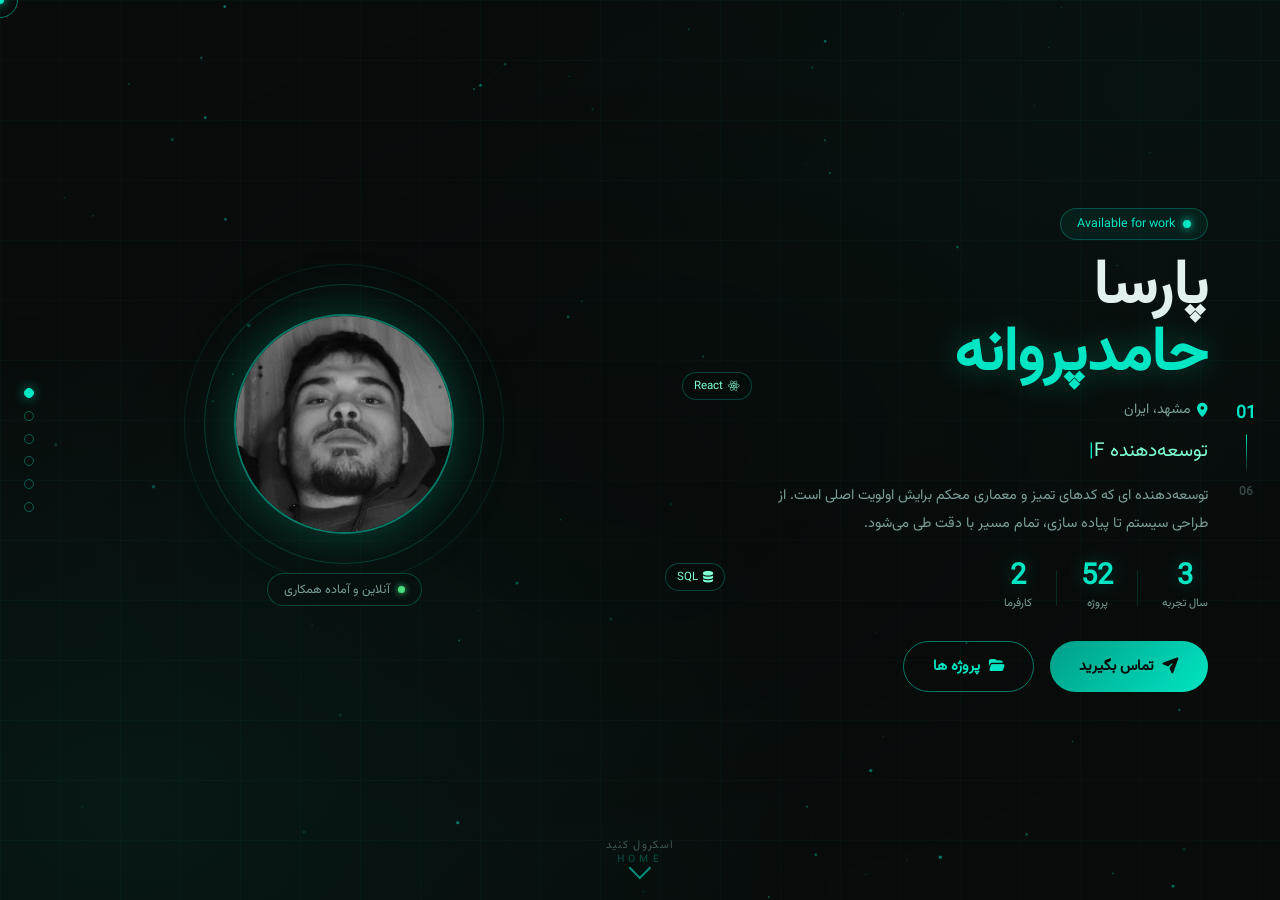
==== commit 50258975: "Update home.html" ====
--- a/home.html
+++ b/home.html
@@ -1472,8 +1472,8 @@
               <i class="fa-solid fa-chart-line" aria-hidden="true"></i>
             </div>
             <span class="ach-badge-label">2026</span>
-            <h3>پروژه JAILOW</h3>
-            <p>برنامه‌نویس پروژه JAILOW که توسط قلم‌چی در سال 2026 خریداری شد</p>
+            <h3>TBA</h3>
+            <p>tba</p>
             <div class="ach-stars" aria-label="چهار ستاره">★★★★★</div>
           </div>
           <div class="glass-card ach-card" data-aos="flip-left" data-delay="500">
@@ -1482,8 +1482,8 @@
               <i class="fa-solid fa-chart-line" aria-hidden="true"></i>
             </div>
             <span class="ach-badge-label">2026</span>
-            <h3>استارتاپ موفق JAILYFE</h3>
-            <p>برکنار کردن دیجیکالا با استارتاپ موفق JAILYFE</p>
+            <h3>TBA</h3>
+            <p>tba</p>
             <div class="ach-stars" aria-label="پنج ستاره">★★★★★</div>
           </div>
           <div class="glass-card ach-card" data-aos="flip-left" data-delay="400">
@@ -1492,8 +1492,8 @@
               <i class="fa-solid fa-chalkboard-user" aria-hidden="true"></i>
             </div>
             <span class="ach-badge-label">2026</span>
-            <h3>مدرس هوش‌مصنوعی</h3>
-            <p>تدریس پایتون و هوش‌مصنوعی در موسسه کاوش</p>
+            <h3>TBA</h3>
+            <p>tba</p>
             <div class="ach-stars" aria-label="پنج ستاره">★★★★★</div>
           </div>
         </div>
@@ -1527,7 +1527,7 @@
             <div class="project-img-wrap">
               <div class="project-img-placeholder" aria-hidden="true"><i class="fa-solid fa-cart-shopping"></i></div>
               <div class="project-overlay">
-                <a href="#" class="proj-link" aria-label="مشاهده دمو فروشگاه آنلاین"><i class="fa-solid fa-eye" aria-hidden="true"></i></a>
+                <a href="https://jailyfe.com" class="proj-link" aria-label="مشاهده دمو فروشگاه آنلاین"><i class="fa-solid fa-eye" aria-hidden="true"></i></a>
               </div>
             </div>
             <div class="project-info">
@@ -1542,14 +1542,14 @@
             <div class="project-img-wrap">
               <div class="project-img-placeholder" aria-hidden="true"><i class="fa-solid fa-comments"></i></div>
               <div class="project-overlay">
-                <a href="#" class="proj-link" aria-label="مشاهده دمو چت بات"><i class="fa-solid fa-eye" aria-hidden="true"></i></a>
+                <a href="https://noghtekur.ir" class="proj-link" aria-label="مشاهده دمو چت بات"><i class="fa-solid fa-eye" aria-hidden="true"></i></a>
               </div>
             </div>
             <div class="project-info">
               <div class="project-tags">
                 <span>Python</span><span>Django</span><span>LLM</span>
               </div>
-              <h3>پلتفرم مشاورین کنکور JAILOW</h3>
+              <h3>پلتفرم مشاورین کنکور نقطه‌کور</h3>
               <p>استقلال نسبت به طراحان سوال و نوآوری در کنکورِ خاک‌خورده</p>
             </div>
           </article>
